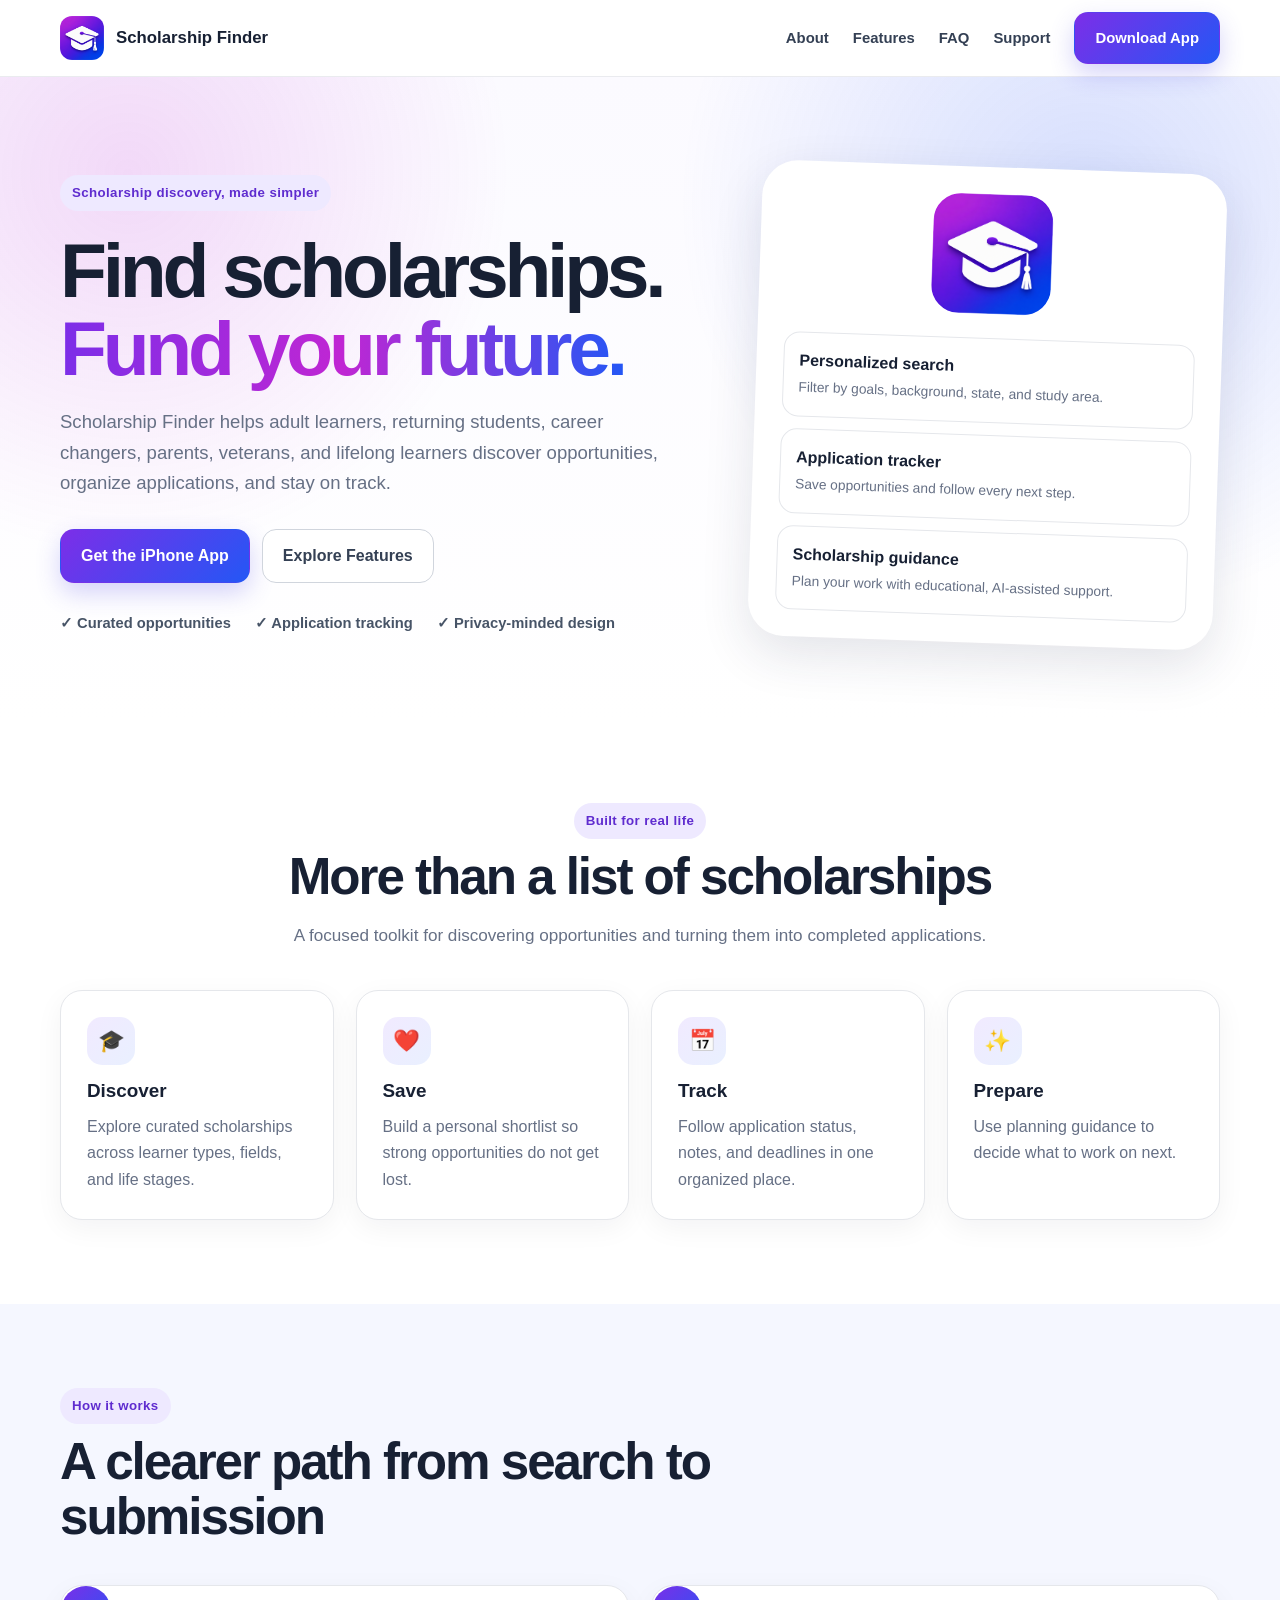
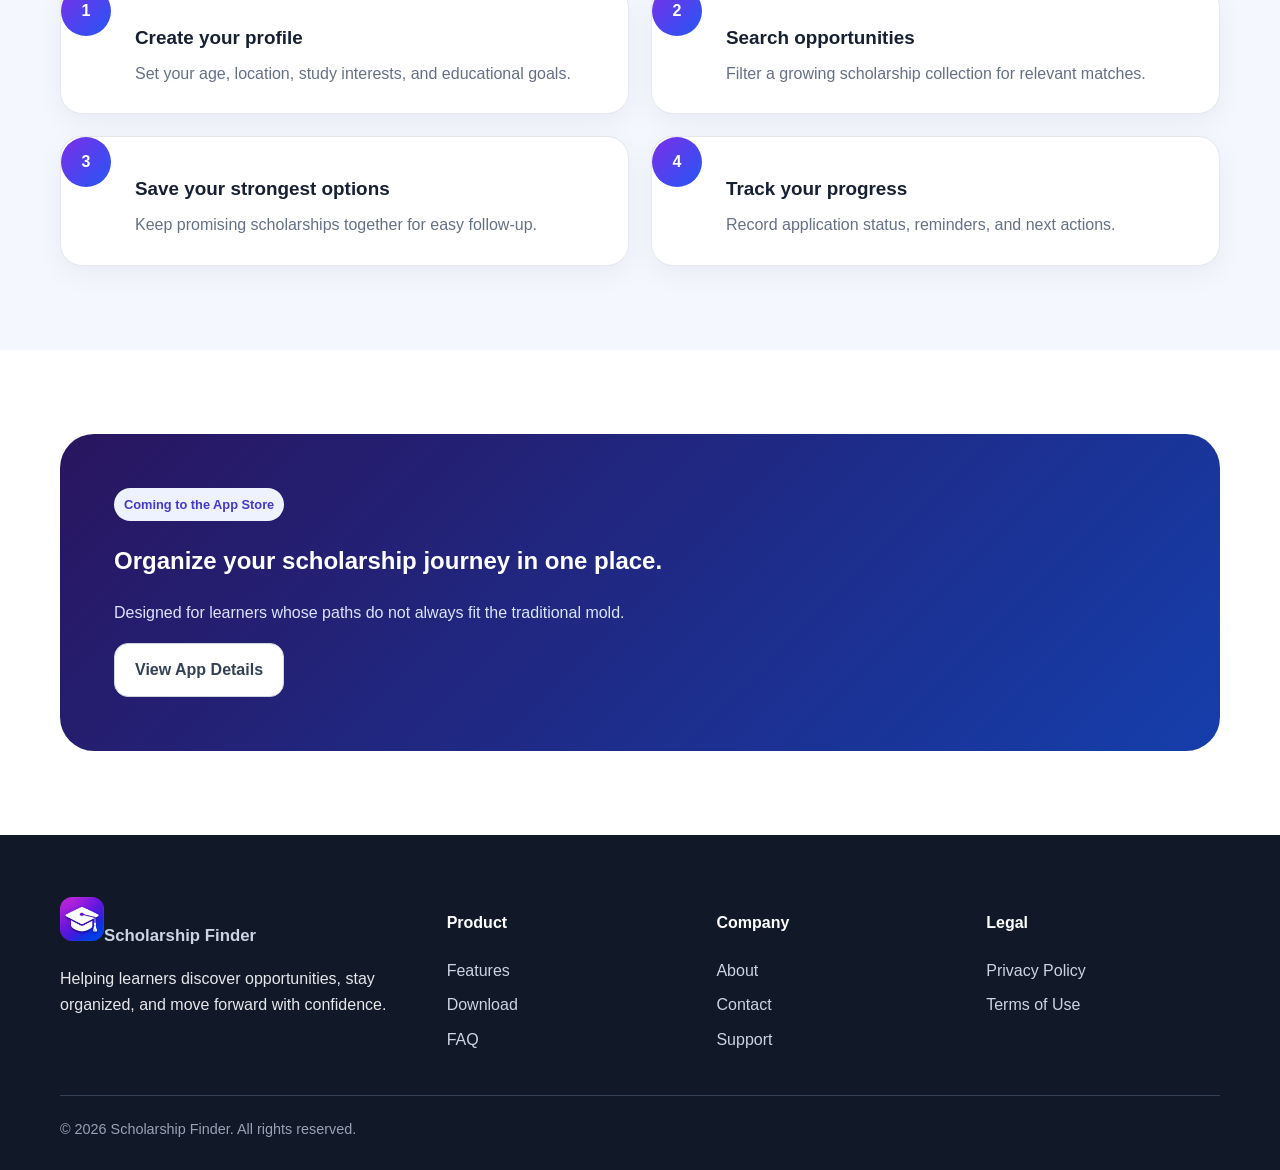
==== index.html @ c3d20c09 "Add files via upload" ====
<!doctype html><html lang="en"><head><meta charset="utf-8"><meta name="viewport" content="width=device-width,initial-scale=1"><title>Scholarship Finder | Find Scholarships and Track Applications</title><meta name="description" content="Find curated scholarships, save opportunities, track applications, and stay organized with Scholarship Finder."><link rel="icon" href="assets/scholarship-finder-icon.png"><link rel="stylesheet" href="assets/styles.css"></head><body><nav class="nav"><div class="container nav-inner"><a class="brand" href="index.html"><img src="assets/scholarship-finder-icon.png" alt="Scholarship Finder icon"><span>Scholarship Finder</span></a><button class="mobile-toggle" aria-label="Open navigation">☰</button><div class="links"><a href="about.html">About</a><a href="features.html">Features</a><a href="faq.html">FAQ</a><a href="support.html">Support</a><a class="button primary" href="download.html">Download App</a></div></div></nav><header class="hero"><div class="container hero-grid"><div><span class="eyebrow">Scholarship discovery, made simpler</span><h1>Find scholarships.<br><span class="gradient">Fund your future.</span></h1><p>Scholarship Finder helps adult learners, returning students, career changers, parents, veterans, and lifelong learners discover opportunities, organize applications, and stay on track.</p><div class="hero-actions"><a class="button primary" href="download.html">Get the iPhone App</a><a class="button secondary" href="features.html">Explore Features</a></div><div class="trust-row"><span>✓ Curated opportunities</span><span>✓ Application tracking</span><span>✓ Privacy-minded design</span></div></div><div class="device-card"><img src="assets/scholarship-finder-icon.png" alt="Scholarship Finder app icon"><div class="mini-list"><div class="mini"><strong>Personalized search</strong><span>Filter by goals, background, state, and study area.</span></div><div class="mini"><strong>Application tracker</strong><span>Save opportunities and follow every next step.</span></div><div class="mini"><strong>Scholarship guidance</strong><span>Plan your work with educational, AI-assisted support.</span></div></div></div></div></header>
<section><div class="container"><div class="section-head center"><span class="eyebrow">Built for real life</span><h2>More than a list of scholarships</h2><p>A focused toolkit for discovering opportunities and turning them into completed applications.</p></div><div class="grid-4"><div class="card"><div class="icon">🎓</div><h3>Discover</h3><p>Explore curated scholarships across learner types, fields, and life stages.</p></div><div class="card"><div class="icon">❤️</div><h3>Save</h3><p>Build a personal shortlist so strong opportunities do not get lost.</p></div><div class="card"><div class="icon">📅</div><h3>Track</h3><p>Follow application status, notes, and deadlines in one organized place.</p></div><div class="card"><div class="icon">✨</div><h3>Prepare</h3><p>Use planning guidance to decide what to work on next.</p></div></div></div></section>
<section class="soft"><div class="container"><div class="section-head"><span class="eyebrow">How it works</span><h2>A clearer path from search to submission</h2></div><div class="grid-2 steps"><div class="card step"><h3>Create your profile</h3><p>Set your age, location, study interests, and educational goals.</p></div><div class="card step"><h3>Search opportunities</h3><p>Filter a growing scholarship collection for relevant matches.</p></div><div class="card step"><h3>Save your strongest options</h3><p>Keep promising scholarships together for easy follow-up.</p></div><div class="card step"><h3>Track your progress</h3><p>Record application status, reminders, and next actions.</p></div></div></div></section>
<section><div class="container"><div class="cta"><span class="pill">Coming to the App Store</span><h2>Organize your scholarship journey in one place.</h2><p>Designed for learners whose paths do not always fit the traditional mold.</p><a class="button secondary" href="download.html">View App Details</a></div></div></section><footer class="footer"><div class="container"><div class="footer-grid"><div><a class="brand" href="index.html"><img src="assets/scholarship-finder-icon.png" alt=""><span>Scholarship Finder</span></a><p>Helping learners discover opportunities, stay organized, and move forward with confidence.</p></div><div><h4>Product</h4><a href="features.html">Features</a><a href="download.html">Download</a><a href="faq.html">FAQ</a></div><div><h4>Company</h4><a href="about.html">About</a><a href="contact.html">Contact</a><a href="support.html">Support</a></div><div><h4>Legal</h4><a href="privacy.html">Privacy Policy</a><a href="terms.html">Terms of Use</a></div></div><div class="copyright">© <span data-year></span> Scholarship Finder. All rights reserved.</div></div></footer><script src="assets/site.js"></script></body></html>
---- assets/styles.css ----
:root{--ink:#172033;--muted:#667085;--blue:#2457f5;--purple:#7c2ee8;--magenta:#c026d3;--soft:#f5f7ff;--line:#e5e7eb;--white:#fff;--gold:#f5b942;--shadow:0 18px 50px rgba(37,42,78,.12)}
*{box-sizing:border-box}html{scroll-behavior:smooth}body{margin:0;font-family:Inter,-apple-system,BlinkMacSystemFont,"Segoe UI",sans-serif;color:var(--ink);background:#fff;line-height:1.65}a{color:inherit}.container{width:min(1160px,calc(100% - 40px));margin:auto}.nav{position:sticky;top:0;z-index:50;background:rgba(255,255,255,.92);backdrop-filter:blur(14px);border-bottom:1px solid rgba(229,231,235,.8)}.nav-inner{height:76px;display:flex;align-items:center;justify-content:space-between;gap:24px}.brand{display:flex;align-items:center;gap:12px;text-decoration:none;font-weight:800;font-size:1.05rem}.brand img{width:44px;height:44px;border-radius:12px}.links{display:flex;align-items:center;gap:24px}.links a{text-decoration:none;font-weight:650;font-size:.93rem;color:#344054}.links a:hover{color:var(--blue)}.button{display:inline-flex;align-items:center;justify-content:center;gap:8px;text-decoration:none;border-radius:14px;padding:13px 20px;font-weight:750;border:1px solid transparent;transition:.2s}.button.primary{color:white;background:linear-gradient(135deg,var(--purple),var(--blue));box-shadow:0 10px 24px rgba(79,70,229,.24)}.button.secondary{background:white;border-color:#d0d5dd;color:#344054}.button:hover{transform:translateY(-1px)}.mobile-toggle{display:none;background:none;border:0;font-size:1.5rem}.hero{overflow:hidden;position:relative;background:radial-gradient(circle at 10% 15%,rgba(192,38,211,.16),transparent 30%),radial-gradient(circle at 85% 20%,rgba(36,87,245,.18),transparent 34%),linear-gradient(180deg,#fbfaff,#fff);padding:90px 0 76px}.hero-grid{display:grid;grid-template-columns:1.15fr .85fr;gap:66px;align-items:center}.eyebrow{display:inline-flex;padding:7px 12px;border-radius:99px;background:#eee9ff;color:#5f2ccf;font-size:.83rem;font-weight:800;letter-spacing:.03em}.hero h1,.page-hero h1{font-size:clamp(2.7rem,6vw,5rem);line-height:1.02;letter-spacing:-.055em;margin:20px 0}.gradient{background:linear-gradient(90deg,var(--purple),var(--magenta),var(--blue));-webkit-background-clip:text;background-clip:text;color:transparent}.hero p,.page-hero p{font-size:1.16rem;color:var(--muted);max-width:690px}.hero-actions{display:flex;gap:12px;flex-wrap:wrap;margin-top:30px}.trust-row{display:flex;gap:24px;flex-wrap:wrap;margin-top:28px;color:#475467;font-size:.92rem;font-weight:650}.device-card{background:white;border:1px solid rgba(255,255,255,.8);border-radius:36px;padding:26px;box-shadow:var(--shadow);transform:rotate(2deg)}.device-card img{display:block;width:120px;height:120px;border-radius:28px;margin:0 auto 24px}.mini-list{display:grid;gap:12px}.mini{padding:15px;border:1px solid var(--line);border-radius:16px;background:#fff}.mini strong{display:block}.mini span{font-size:.86rem;color:var(--muted)}section{padding:84px 0}.section-head{max-width:720px;margin-bottom:40px}.section-head.center{text-align:center;margin-left:auto;margin-right:auto}.section-head h2{font-size:clamp(2rem,4vw,3.35rem);line-height:1.08;letter-spacing:-.04em;margin:10px 0 16px}.section-head p{color:var(--muted);font-size:1.07rem}.grid-4,.grid-3,.grid-2{display:grid;gap:22px}.grid-4{grid-template-columns:repeat(4,1fr)}.grid-3{grid-template-columns:repeat(3,1fr)}.grid-2{grid-template-columns:repeat(2,1fr)}.card{background:#fff;border:1px solid var(--line);border-radius:22px;padding:26px;box-shadow:0 8px 28px rgba(16,24,40,.05)}.card h3{margin:10px 0 8px;font-size:1.18rem}.card p{margin:0;color:var(--muted)}.icon{width:48px;height:48px;border-radius:15px;display:grid;place-items:center;font-size:1.35rem;background:linear-gradient(135deg,#f1eaff,#e9f0ff)}.soft{background:var(--soft)}.steps{counter-reset:step}.step{position:relative;padding-left:74px}.step:before{counter-increment:step;content:counter(step);position:absolute;left:0;top:0;width:50px;height:50px;border-radius:50%;display:grid;place-items:center;color:#fff;font-weight:850;background:linear-gradient(135deg,var(--purple),var(--blue))}.feature-row{display:grid;grid-template-columns:1fr 1fr;gap:55px;align-items:center;margin:55px 0}.visual{border-radius:28px;padding:34px;background:linear-gradient(145deg,#f1eafe,#eef4ff);min-height:300px;display:grid;place-items:center}.visual .mock{width:min(350px,100%);background:white;padding:20px;border-radius:24px;box-shadow:var(--shadow)}.checklist{display:grid;gap:12px;padding:0;list-style:none}.checklist li:before{content:'✓';font-weight:900;color:#5f2ccf;margin-right:10px}.page-hero{padding:78px 0 58px;background:linear-gradient(180deg,#f8f5ff,#fff)}.page-hero h1{font-size:clamp(2.5rem,5vw,4rem)}.prose{max-width:850px}.prose h2{margin-top:44px;font-size:1.65rem}.prose h3{margin-top:30px}.prose p,.prose li{color:#475467}.legal-note{background:#f8fafc;border:1px solid var(--line);padding:18px;border-radius:14px}.faq details{border-bottom:1px solid var(--line);padding:20px 0}.faq summary{font-weight:750;cursor:pointer}.faq p{color:var(--muted)}.cta{border-radius:34px;padding:54px;background:linear-gradient(135deg,#29155f,#153eab);color:#fff}.cta p{color:#dbe4ff}.footer{background:#111827;color:#e5e7eb;padding:54px 0 28px}.footer-grid{display:grid;grid-template-columns:1.5fr repeat(3,1fr);gap:36px}.footer a{display:block;text-decoration:none;color:#cbd5e1;margin:8px 0}.footer h4{color:white}.copyright{border-top:1px solid #344054;margin-top:34px;padding-top:22px;color:#98a2b3;font-size:.9rem}.form{display:grid;gap:16px}.form label{font-weight:700}.form input,.form textarea,.form select{width:100%;padding:14px;border-radius:12px;border:1px solid #d0d5dd;font:inherit}.notice{padding:16px;border-radius:14px;background:#fffaeb;border:1px solid #fedf89;color:#7a2e0e}.app-badge{display:inline-flex;align-items:center;gap:12px;background:#111;color:#fff;border-radius:13px;padding:10px 16px;text-decoration:none}.app-badge small{display:block;font-size:.65rem}.app-badge strong{display:block;font-size:1.15rem}.pill{display:inline-block;padding:6px 10px;border-radius:99px;background:#eef2ff;color:#4338ca;font-size:.8rem;font-weight:750}
@media(max-width:900px){.links{display:none;position:absolute;top:76px;left:0;right:0;background:white;padding:20px;flex-direction:column;box-shadow:var(--shadow)}.links.open{display:flex}.mobile-toggle{display:block}.hero-grid,.feature-row{grid-template-columns:1fr}.device-card{transform:none}.grid-4{grid-template-columns:repeat(2,1fr)}.grid-3{grid-template-columns:1fr 1fr}.footer-grid{grid-template-columns:1fr 1fr}}
@media(max-width:620px){.container{width:min(100% - 28px,1160px)}.hero{padding-top:58px}.grid-4,.grid-3,.grid-2{grid-template-columns:1fr}.footer-grid{grid-template-columns:1fr}.hero-actions .button{width:100%}.nav-inner{height:68px}.links{top:68px}.feature-row{gap:24px}section{padding:64px 0}}
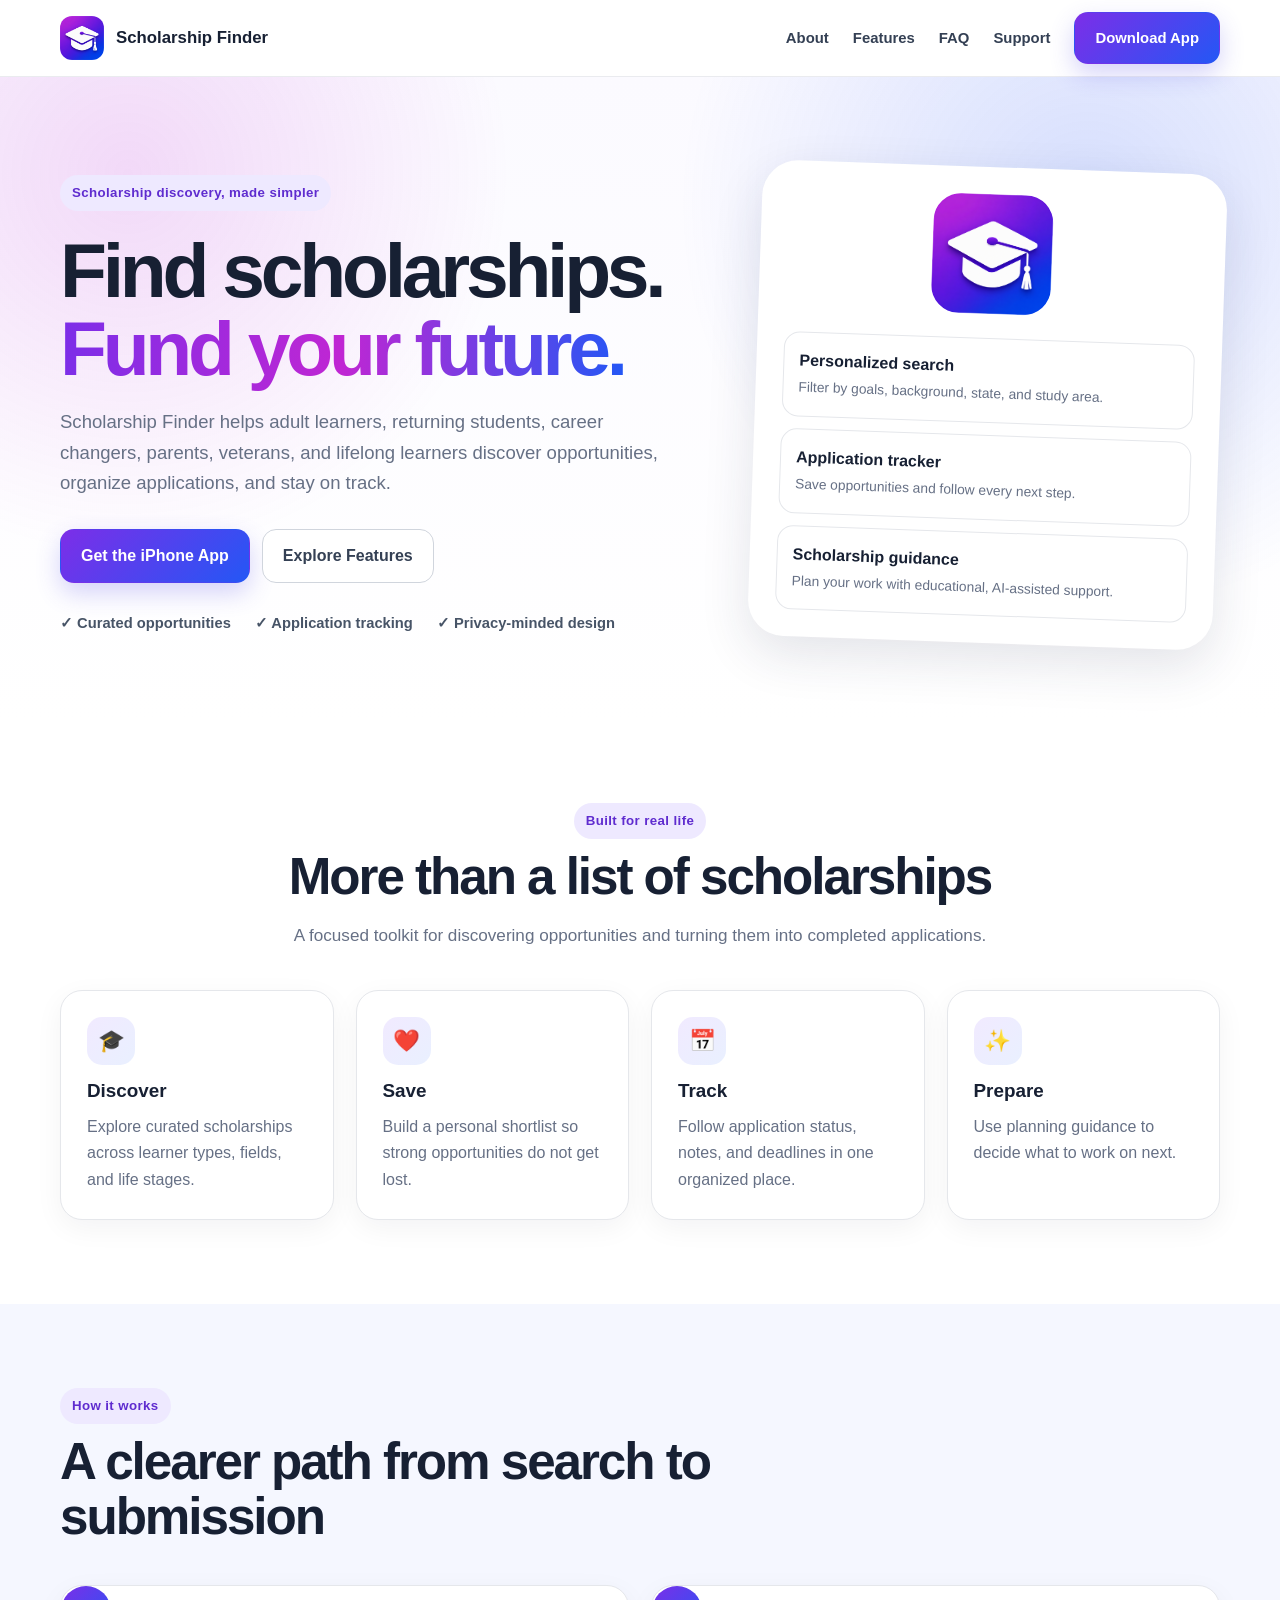
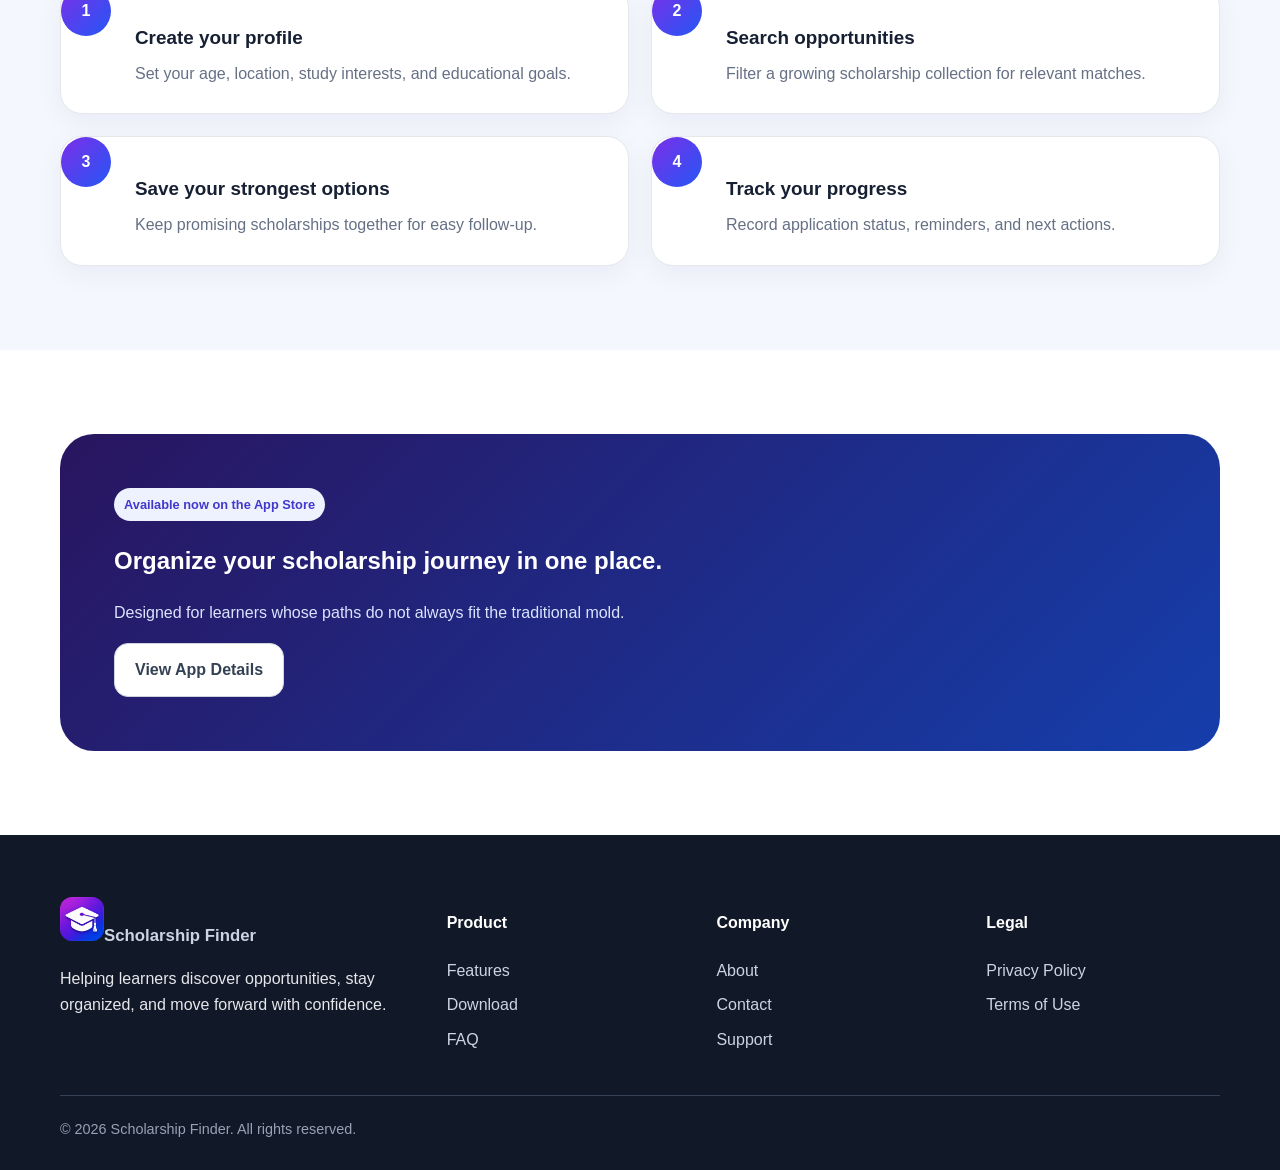
==== commit 2e0aca12: "Update ScholarshipFinder website Added App Store links and Web3Forms support" ====
--- a/index.html
+++ b/index.html
@@ -1,4 +1,5 @@
-<!doctype html><html lang="en"><head><meta charset="utf-8"><meta name="viewport" content="width=device-width,initial-scale=1"><title>Scholarship Finder | Find Scholarships and Track Applications</title><meta name="description" content="Find curated scholarships, save opportunities, track applications, and stay organized with Scholarship Finder."><link rel="icon" href="assets/scholarship-finder-icon.png"><link rel="stylesheet" href="assets/styles.css"></head><body><nav class="nav"><div class="container nav-inner"><a class="brand" href="index.html"><img src="assets/scholarship-finder-icon.png" alt="Scholarship Finder icon"><span>Scholarship Finder</span></a><button class="mobile-toggle" aria-label="Open navigation">☰</button><div class="links"><a href="about.html">About</a><a href="features.html">Features</a><a href="faq.html">FAQ</a><a href="support.html">Support</a><a class="button primary" href="download.html">Download App</a></div></div></nav><header class="hero"><div class="container hero-grid"><div><span class="eyebrow">Scholarship discovery, made simpler</span><h1>Find scholarships.<br><span class="gradient">Fund your future.</span></h1><p>Scholarship Finder helps adult learners, returning students, career changers, parents, veterans, and lifelong learners discover opportunities, organize applications, and stay on track.</p><div class="hero-actions"><a class="button primary" href="download.html">Get the iPhone App</a><a class="button secondary" href="features.html">Explore Features</a></div><div class="trust-row"><span>✓ Curated opportunities</span><span>✓ Application tracking</span><span>✓ Privacy-minded design</span></div></div><div class="device-card"><img src="assets/scholarship-finder-icon.png" alt="Scholarship Finder app icon"><div class="mini-list"><div class="mini"><strong>Personalized search</strong><span>Filter by goals, background, state, and study area.</span></div><div class="mini"><strong>Application tracker</strong><span>Save opportunities and follow every next step.</span></div><div class="mini"><strong>Scholarship guidance</strong><span>Plan your work with educational, AI-assisted support.</span></div></div></div></div></header>
+<!DOCTYPE html>
+<html lang="en"><head><meta charset="utf-8"/><meta content="width=device-width,initial-scale=1" name="viewport"/><title>Scholarship Finder | Find Scholarships and Track Applications</title><meta content="Find curated scholarships, save opportunities, track applications, and stay organized with Scholarship Finder." name="description"/><link href="assets/scholarship-finder-icon.png" rel="icon"/><link href="assets/styles.css" rel="stylesheet"/></head><body><nav class="nav"><div class="container nav-inner"><a class="brand" href="index.html"><img alt="Scholarship Finder icon" src="assets/scholarship-finder-icon.png"/><span>Scholarship Finder</span></a><button aria-label="Open navigation" class="mobile-toggle">☰</button><div class="links"><a href="about.html">About</a><a href="features.html">Features</a><a href="faq.html">FAQ</a><a href="support.html">Support</a><a class="button primary" href="https://apps.apple.com/us/app/scholarshipfinder/id6789744355" rel="noopener noreferrer" target="_blank">Download App</a></div></div></nav><header class="hero"><div class="container hero-grid"><div><span class="eyebrow">Scholarship discovery, made simpler</span><h1>Find scholarships.<br/><span class="gradient">Fund your future.</span></h1><p>Scholarship Finder helps adult learners, returning students, career changers, parents, veterans, and lifelong learners discover opportunities, organize applications, and stay on track.</p><div class="hero-actions"><a class="button primary" href="https://apps.apple.com/us/app/scholarshipfinder/id6789744355" rel="noopener noreferrer" target="_blank">Get the iPhone App</a><a class="button secondary" href="features.html">Explore Features</a></div><div class="trust-row"><span>✓ Curated opportunities</span><span>✓ Application tracking</span><span>✓ Privacy-minded design</span></div></div><div class="device-card"><img alt="Scholarship Finder app icon" src="assets/scholarship-finder-icon.png"/><div class="mini-list"><div class="mini"><strong>Personalized search</strong><span>Filter by goals, background, state, and study area.</span></div><div class="mini"><strong>Application tracker</strong><span>Save opportunities and follow every next step.</span></div><div class="mini"><strong>Scholarship guidance</strong><span>Plan your work with educational, AI-assisted support.</span></div></div></div></div></header>
 <section><div class="container"><div class="section-head center"><span class="eyebrow">Built for real life</span><h2>More than a list of scholarships</h2><p>A focused toolkit for discovering opportunities and turning them into completed applications.</p></div><div class="grid-4"><div class="card"><div class="icon">🎓</div><h3>Discover</h3><p>Explore curated scholarships across learner types, fields, and life stages.</p></div><div class="card"><div class="icon">❤️</div><h3>Save</h3><p>Build a personal shortlist so strong opportunities do not get lost.</p></div><div class="card"><div class="icon">📅</div><h3>Track</h3><p>Follow application status, notes, and deadlines in one organized place.</p></div><div class="card"><div class="icon">✨</div><h3>Prepare</h3><p>Use planning guidance to decide what to work on next.</p></div></div></div></section>
 <section class="soft"><div class="container"><div class="section-head"><span class="eyebrow">How it works</span><h2>A clearer path from search to submission</h2></div><div class="grid-2 steps"><div class="card step"><h3>Create your profile</h3><p>Set your age, location, study interests, and educational goals.</p></div><div class="card step"><h3>Search opportunities</h3><p>Filter a growing scholarship collection for relevant matches.</p></div><div class="card step"><h3>Save your strongest options</h3><p>Keep promising scholarships together for easy follow-up.</p></div><div class="card step"><h3>Track your progress</h3><p>Record application status, reminders, and next actions.</p></div></div></div></section>
-<section><div class="container"><div class="cta"><span class="pill">Coming to the App Store</span><h2>Organize your scholarship journey in one place.</h2><p>Designed for learners whose paths do not always fit the traditional mold.</p><a class="button secondary" href="download.html">View App Details</a></div></div></section><footer class="footer"><div class="container"><div class="footer-grid"><div><a class="brand" href="index.html"><img src="assets/scholarship-finder-icon.png" alt=""><span>Scholarship Finder</span></a><p>Helping learners discover opportunities, stay organized, and move forward with confidence.</p></div><div><h4>Product</h4><a href="features.html">Features</a><a href="download.html">Download</a><a href="faq.html">FAQ</a></div><div><h4>Company</h4><a href="about.html">About</a><a href="contact.html">Contact</a><a href="support.html">Support</a></div><div><h4>Legal</h4><a href="privacy.html">Privacy Policy</a><a href="terms.html">Terms of Use</a></div></div><div class="copyright">© <span data-year></span> Scholarship Finder. All rights reserved.</div></div></footer><script src="assets/site.js"></script></body></html>+<section><div class="container"><div class="cta"><span class="pill">Available now on the App Store</span><h2>Organize your scholarship journey in one place.</h2><p>Designed for learners whose paths do not always fit the traditional mold.</p><a class="button secondary" href="https://apps.apple.com/us/app/scholarshipfinder/id6789744355" rel="noopener noreferrer" target="_blank">View App Details</a></div></div></section><footer class="footer"><div class="container"><div class="footer-grid"><div><a class="brand" href="index.html"><img alt="" src="assets/scholarship-finder-icon.png"/><span>Scholarship Finder</span></a><p>Helping learners discover opportunities, stay organized, and move forward with confidence.</p></div><div><h4>Product</h4><a href="features.html">Features</a><a href="https://apps.apple.com/us/app/scholarshipfinder/id6789744355" rel="noopener noreferrer" target="_blank">Download</a><a href="faq.html">FAQ</a></div><div><h4>Company</h4><a href="about.html">About</a><a href="contact.html">Contact</a><a href="support.html">Support</a></div><div><h4>Legal</h4><a href="privacy.html">Privacy Policy</a><a href="terms.html">Terms of Use</a></div></div><div class="copyright">© <span data-year=""></span> Scholarship Finder. All rights reserved.</div></div></footer><script src="assets/site.js"></script></body></html>
